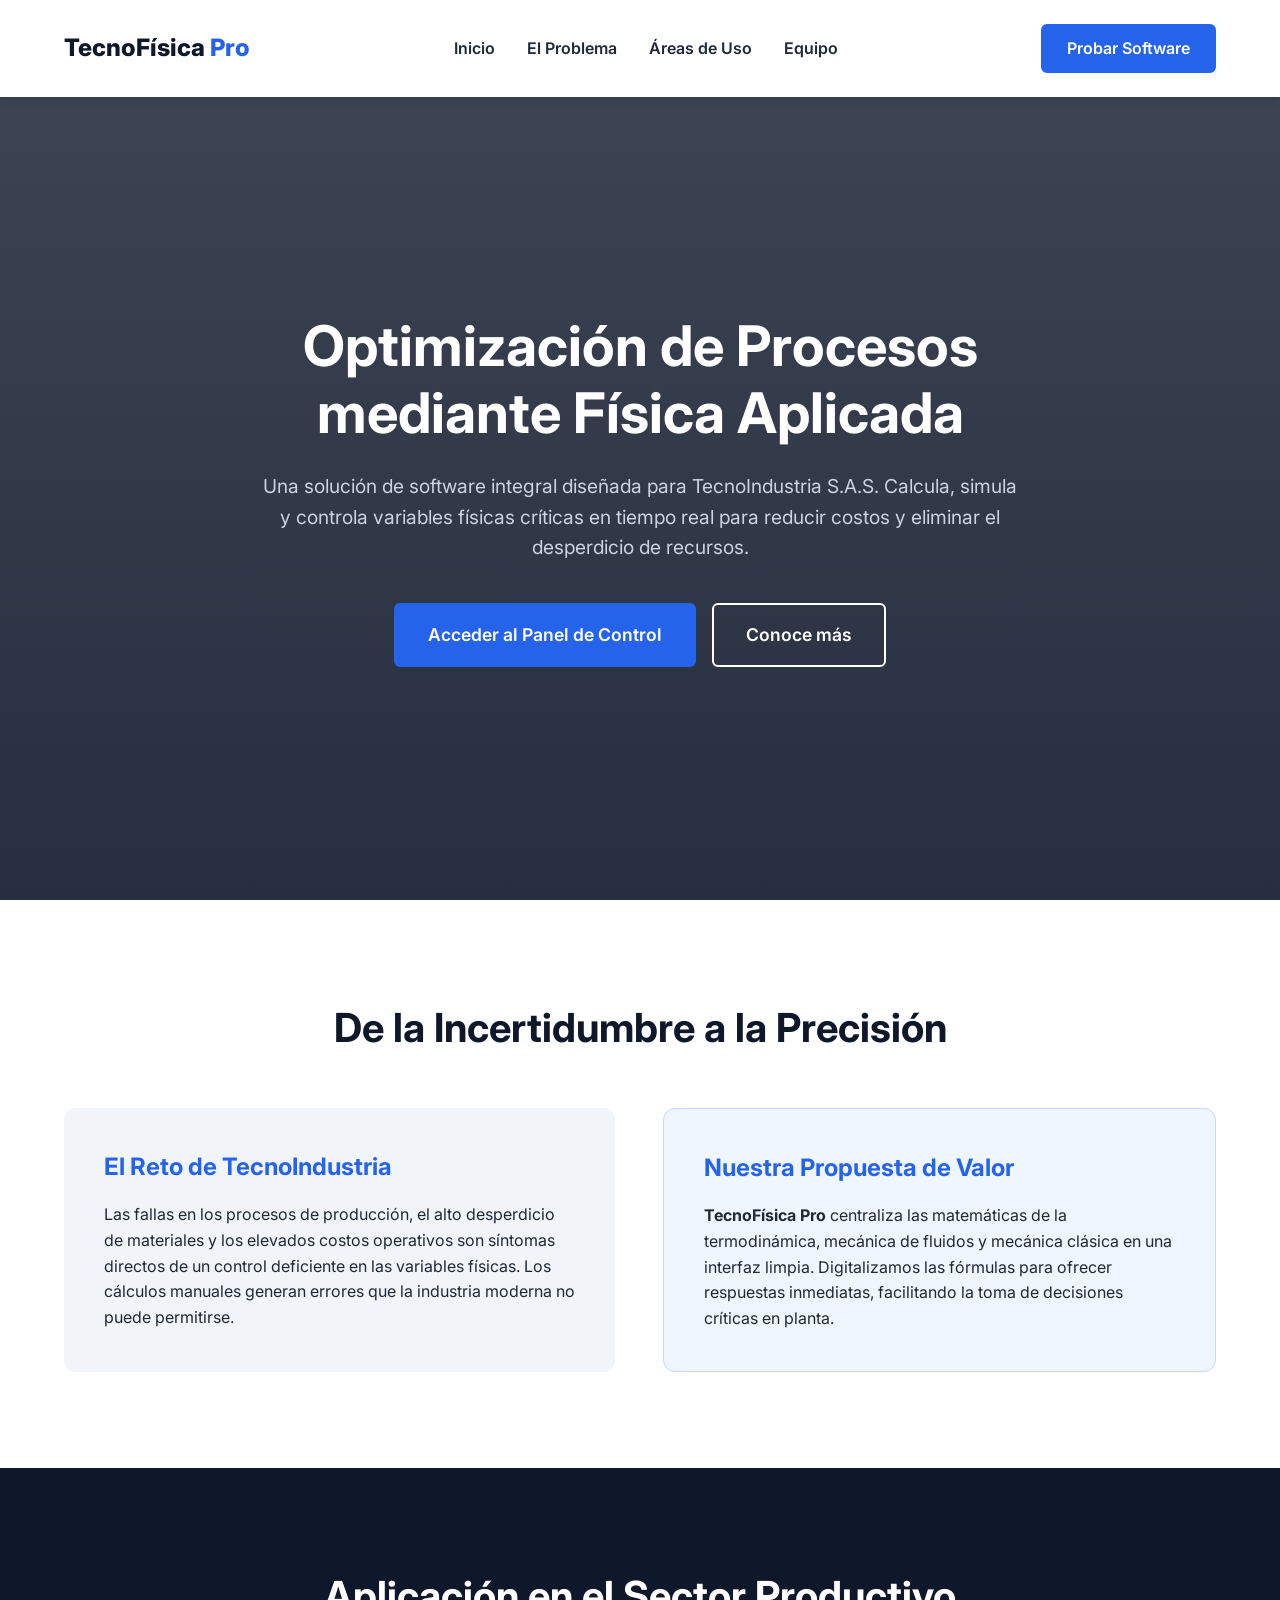
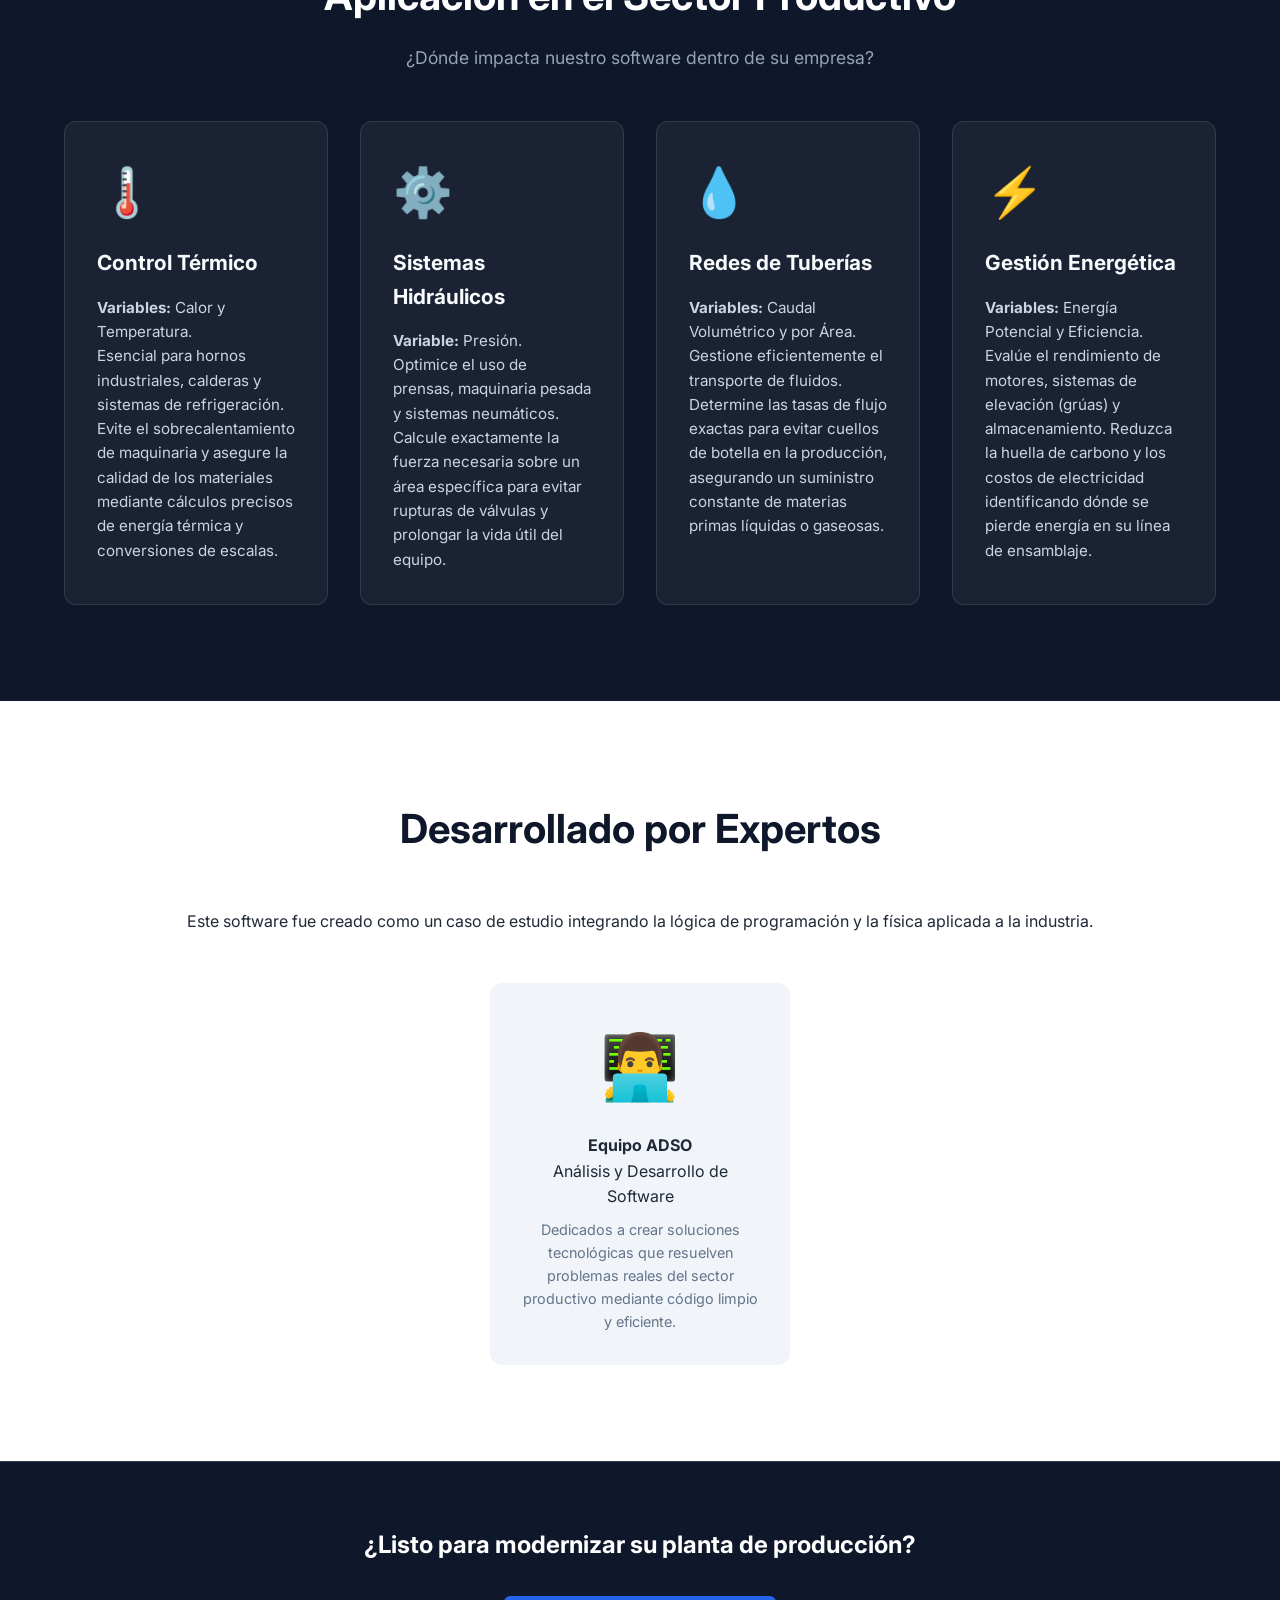
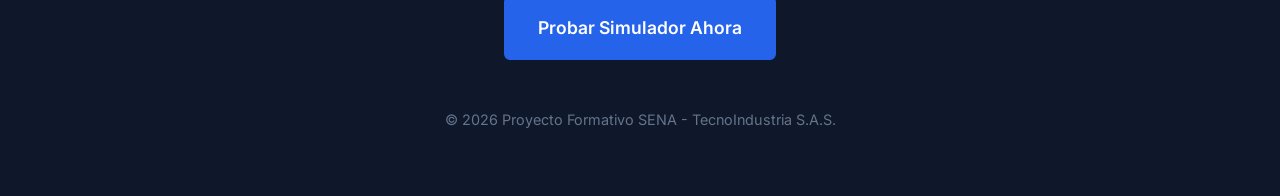
==== index.html @ f747ddcf "diseño de landing page en HTML y CSS" ====
<!DOCTYPE html>
<html lang="es">
<head>
    <meta charset="UTF-8">
    <meta name="viewport" content="width=device-width, initial-scale=1.0">
    <title>TecnoFísica Pro | Soluciones Industriales</title>
    <link rel="stylesheet" href="landing-styles.css">
    <link href="https://fonts.googleapis.com/css2?family=Inter:wght@300;400;600;800&display=swap" rel="stylesheet">
</head>
<body>

    <nav class="navbar">
        <div class="logo">TecnoFísica <span>Pro</span></div>
        <ul class="nav-links">
            <li><a href="#inicio">Inicio</a></li>
            <li><a href="#problema">El Problema</a></li>
            <li><a href="#aplicaciones">Áreas de Uso</a></li>
            <li><a href="#equipo">Equipo</a></li>
        </ul>
        <a href="app.html" class="btn-primary">Probar Software</a>
    </nav>

    <header id="inicio" class="hero">
        <div class="hero-content">
            <h1>Optimización de Procesos mediante Física Aplicada</h1>
            <p>Una solución de software integral diseñada para TecnoIndustria S.A.S. Calcula, simula y controla variables físicas críticas en tiempo real para reducir costos y eliminar el desperdicio de recursos.</p>
            <div class="hero-buttons">
                <a href="app.html" class="btn-primary btn-large">Acceder al Panel de Control</a>
                <a href="#aplicaciones" class="btn-secondary btn-large">Conoce más</a>
            </div>
        </div>
    </header>

    <section id="problema" class="section-light">
        <div class="container">
            <h2 class="section-title">De la Incertidumbre a la Precisión</h2>
            <div class="split-layout">
                <div class="text-box">
                    <h3>El Reto de TecnoIndustria</h3>
                    <p>Las fallas en los procesos de producción, el alto desperdicio de materiales y los elevados costos operativos son síntomas directos de un control deficiente en las variables físicas. Los cálculos manuales generan errores que la industria moderna no puede permitirse.</p>
                </div>
                <div class="text-box highlight-box">
                    <h3>Nuestra Propuesta de Valor</h3>
                    <p><strong>TecnoFísica Pro</strong> centraliza las matemáticas de la termodinámica, mecánica de fluidos y mecánica clásica en una interfaz limpia. Digitalizamos las fórmulas para ofrecer respuestas inmediatas, facilitando la toma de decisiones críticas en planta.</p>
                </div>
            </div>
        </div>
    </section>

    <section id="aplicaciones" class="section-dark">
        <div class="container">
            <h2 class="section-title text-white">Aplicación en el Sector Productivo</h2>
            <p class="section-subtitle">¿Dónde impacta nuestro software dentro de su empresa?</p>
            
            <div class="grid-cards">
                <div class="card">
                    <div class="card-icon">🌡️</div>
                    <h3>Control Térmico</h3>
                    <p><strong>Variables:</strong> Calor y Temperatura.</p>
                    <p>Esencial para hornos industriales, calderas y sistemas de refrigeración. Evite el sobrecalentamiento de maquinaria y asegure la calidad de los materiales mediante cálculos precisos de energía térmica y conversiones de escalas.</p>
                </div>

                <div class="card">
                    <div class="card-icon">⚙️</div>
                    <h3>Sistemas Hidráulicos</h3>
                    <p><strong>Variable:</strong> Presión.</p>
                    <p>Optimice el uso de prensas, maquinaria pesada y sistemas neumáticos. Calcule exactamente la fuerza necesaria sobre un área específica para evitar rupturas de válvulas y prolongar la vida útil del equipo.</p>
                </div>

                <div class="card">
                    <div class="card-icon">💧</div>
                    <h3>Redes de Tuberías</h3>
                    <p><strong>Variables:</strong> Caudal Volumétrico y por Área.</p>
                    <p>Gestione eficientemente el transporte de fluidos. Determine las tasas de flujo exactas para evitar cuellos de botella en la producción, asegurando un suministro constante de materias primas líquidas o gaseosas.</p>
                </div>

                <div class="card">
                    <div class="card-icon">⚡</div>
                    <h3>Gestión Energética</h3>
                    <p><strong>Variables:</strong> Energía Potencial y Eficiencia.</p>
                    <p>Evalúe el rendimiento de motores, sistemas de elevación (grúas) y almacenamiento. Reduzca la huella de carbono y los costos de electricidad identificando dónde se pierde energía en su línea de ensamblaje.</p>
                </div>
            </div>
        </div>
    </section>

    <section id="equipo" class="section-light">
        <div class="container">
            <h2 class="section-title">Desarrollado por Expertos</h2>
            <p class="text-center">Este software fue creado como un caso de estudio integrando la lógica de programación y la física aplicada a la industria.</p>
            <div class="team-container">
                <div class="team-member">
                    <div class="avatar">👨‍💻</div>
                    <h4>Equipo ADSO</h4>
                    <p>Análisis y Desarrollo de Software</p>
                    <p class="small-text">Dedicados a crear soluciones tecnológicas que resuelven problemas reales del sector productivo mediante código limpio y eficiente.</p>
                </div>
            </div>
        </div>
    </section>

    <footer>
        <div class="container">
            <h2>¿Listo para modernizar su planta de producción?</h2>
            <a href="app.html" class="btn-primary btn-large" style="margin-top: 1rem; display: inline-block;">Probar Simulador Ahora</a>
            <p class="copyright">© 2026 Proyecto Formativo SENA - TecnoIndustria S.A.S.</p>
        </div>
    </footer>

</body>
</html>
---- landing-styles.css ----
:root {
    --primary: #2563eb;
    --primary-dark: #1d4ed8;
    --secondary: #0f172a;
    --text-dark: #1f2937;
    --text-light: #f8fafc;
    --bg-light: #ffffff;
    --bg-gray: #f1f5f9;
}

* {
    margin: 0;
    padding: 0;
    box-sizing: border-box;
    font-family: 'Inter', sans-serif;
    scroll-behavior: smooth;
}

body {
    color: var(--text-dark);
    line-height: 1.6;
}

.container {
    width: 90%;
    max-width: 1200px;
    margin: 0 auto;
}

.text-center {
    text-align: center;
}

.small-text {
    font-size: 0.9rem;
    color: #64748b;
    margin-top: 0.5rem;
}

/* --- Navegación --- */
.navbar {
    display: flex;
    justify-content: space-between;
    align-items: center;
    padding: 1.5rem 5%;
    background-color: var(--bg-light);
    box-shadow: 0 2px 10px rgba(0,0,0,0.1);
    position: fixed;
    width: 100%;
    top: 0;
    z-index: 1000;
}

.logo {
    font-size: 1.5rem;
    font-weight: 800;
    color: var(--secondary);
}

.logo span {
    color: var(--primary);
}

.nav-links {
    display: flex;
    list-style: none;
    gap: 2rem;
}

.nav-links a {
    text-decoration: none;
    color: var(--text-dark);
    font-weight: 600;
    transition: color 0.3s;
}

.nav-links a:hover {
    color: var(--primary);
}

/* --- Botones --- */
.btn-primary, .btn-secondary {
    display: inline-block;
    padding: 0.6rem 1.5rem;
    border-radius: 6px;
    text-decoration: none;
    font-weight: 600;
    transition: all 0.3s;
    text-align: center;
}

.btn-primary {
    background-color: var(--primary);
    color: white;
    border: 2px solid var(--primary);
}

.btn-primary:hover {
    background-color: var(--primary-dark);
    border-color: var(--primary-dark);
}

.btn-secondary {
    background-color: transparent;
    color: white;
    border: 2px solid white;
}

.btn-secondary:hover {
    background-color: white;
    color: var(--secondary);
}

.btn-large {
    padding: 1rem 2rem;
    font-size: 1.1rem;
}

/* --- Secciones Generales --- */
.section-light {
    padding: 6rem 0;
    background-color: var(--bg-light);
}

.section-dark {
    padding: 6rem 0;
    background-color: var(--secondary);
    color: var(--text-light);
}

.section-title {
    text-align: center;
    font-size: 2.5rem;
    margin-bottom: 3rem;
    color: var(--secondary);
}

.text-white {
    color: white !important;
}

.section-subtitle {
    text-align: center;
    margin-top: -2rem;
    margin-bottom: 3rem;
    color: #94a3b8;
    font-size: 1.1rem;
}

/* --- Hero Section --- */
.hero {
    height: 100vh;
    display: flex;
    align-items: center;
    justify-content: center;
    text-align: center;
    background: linear-gradient(rgba(15, 23, 42, 0.8), rgba(15, 23, 42, 0.9)), url('https://images.unsplash.com/photo-1581091226825-a6a2a5aee158?ixlib=rb-4.0.3&auto=format&fit=crop&w=1920&q=80') center/cover;
    color: white;
    padding-top: 80px; /* Offset for navbar */
}

.hero-content {
    max-width: 800px;
    padding: 0 20px;
}

.hero-content h1 {
    font-size: 3.5rem;
    margin-bottom: 1.5rem;
    line-height: 1.2;
}

.hero-content p {
    font-size: 1.2rem;
    margin-bottom: 2.5rem;
    color: #cbd5e1;
}

.hero-buttons {
    display: flex;
    gap: 1rem;
    justify-content: center;
}

/* --- Split Layout (Problema) --- */
.split-layout {
    display: flex;
    gap: 3rem;
    align-items: stretch;
}

.text-box {
    flex: 1;
    padding: 2.5rem;
    background-color: var(--bg-gray);
    border-radius: 12px;
}

.text-box h3 {
    color: var(--primary);
    margin-bottom: 1rem;
    font-size: 1.5rem;
}

.highlight-box {
    background-color: #eff6ff;
    border: 1px solid #bfdbfe;
}

/* --- Grid Cards (Aplicaciones) --- */
.grid-cards {
    display: grid;
    grid-template-columns: repeat(auto-fit, minmax(250px, 1fr));
    gap: 2rem;
}

.card {
    background-color: rgba(255, 255, 255, 0.05);
    padding: 2rem;
    border-radius: 12px;
    border: 1px solid rgba(255, 255, 255, 0.1);
    transition: transform 0.3s;
}

.card:hover {
    transform: translateY(-10px);
    background-color: rgba(255, 255, 255, 0.1);
}

.card-icon {
    font-size: 3rem;
    margin-bottom: 1rem;
}

.card h3 {
    margin-bottom: 1rem;
    font-size: 1.3rem;
}

.card p {
    color: #cbd5e1;
    font-size: 0.95rem;
}

/* --- Equipo --- */
.team-container {
    display: flex;
    justify-content: center;
    margin-top: 3rem;
}

.team-member {
    text-align: center;
    background-color: var(--bg-gray);
    padding: 2rem;
    border-radius: 12px;
    max-width: 300px;
}

.avatar {
    font-size: 4rem;
    margin-bottom: 1rem;
}

/* --- Footer --- */
footer {
    background-color: var(--secondary);
    color: white;
    text-align: center;
    padding: 4rem 20px;
    border-top: 1px solid #334155;
}

footer h2 {
    margin-bottom: 1rem;
}

.copyright {
    margin-top: 3rem;
    color: #64748b;
    font-size: 0.9rem;
}

/* --- Responsividad --- */
@media (max-width: 768px) {
    .nav-links {
        display: none; /* Simplificado para móviles en la landing */
    }
    
    .hero-content h1 {
        font-size: 2.2rem;
    }
    
    .hero-buttons {
        flex-direction: column;
    }
    
    .split-layout {
        flex-direction: column;
    }
}
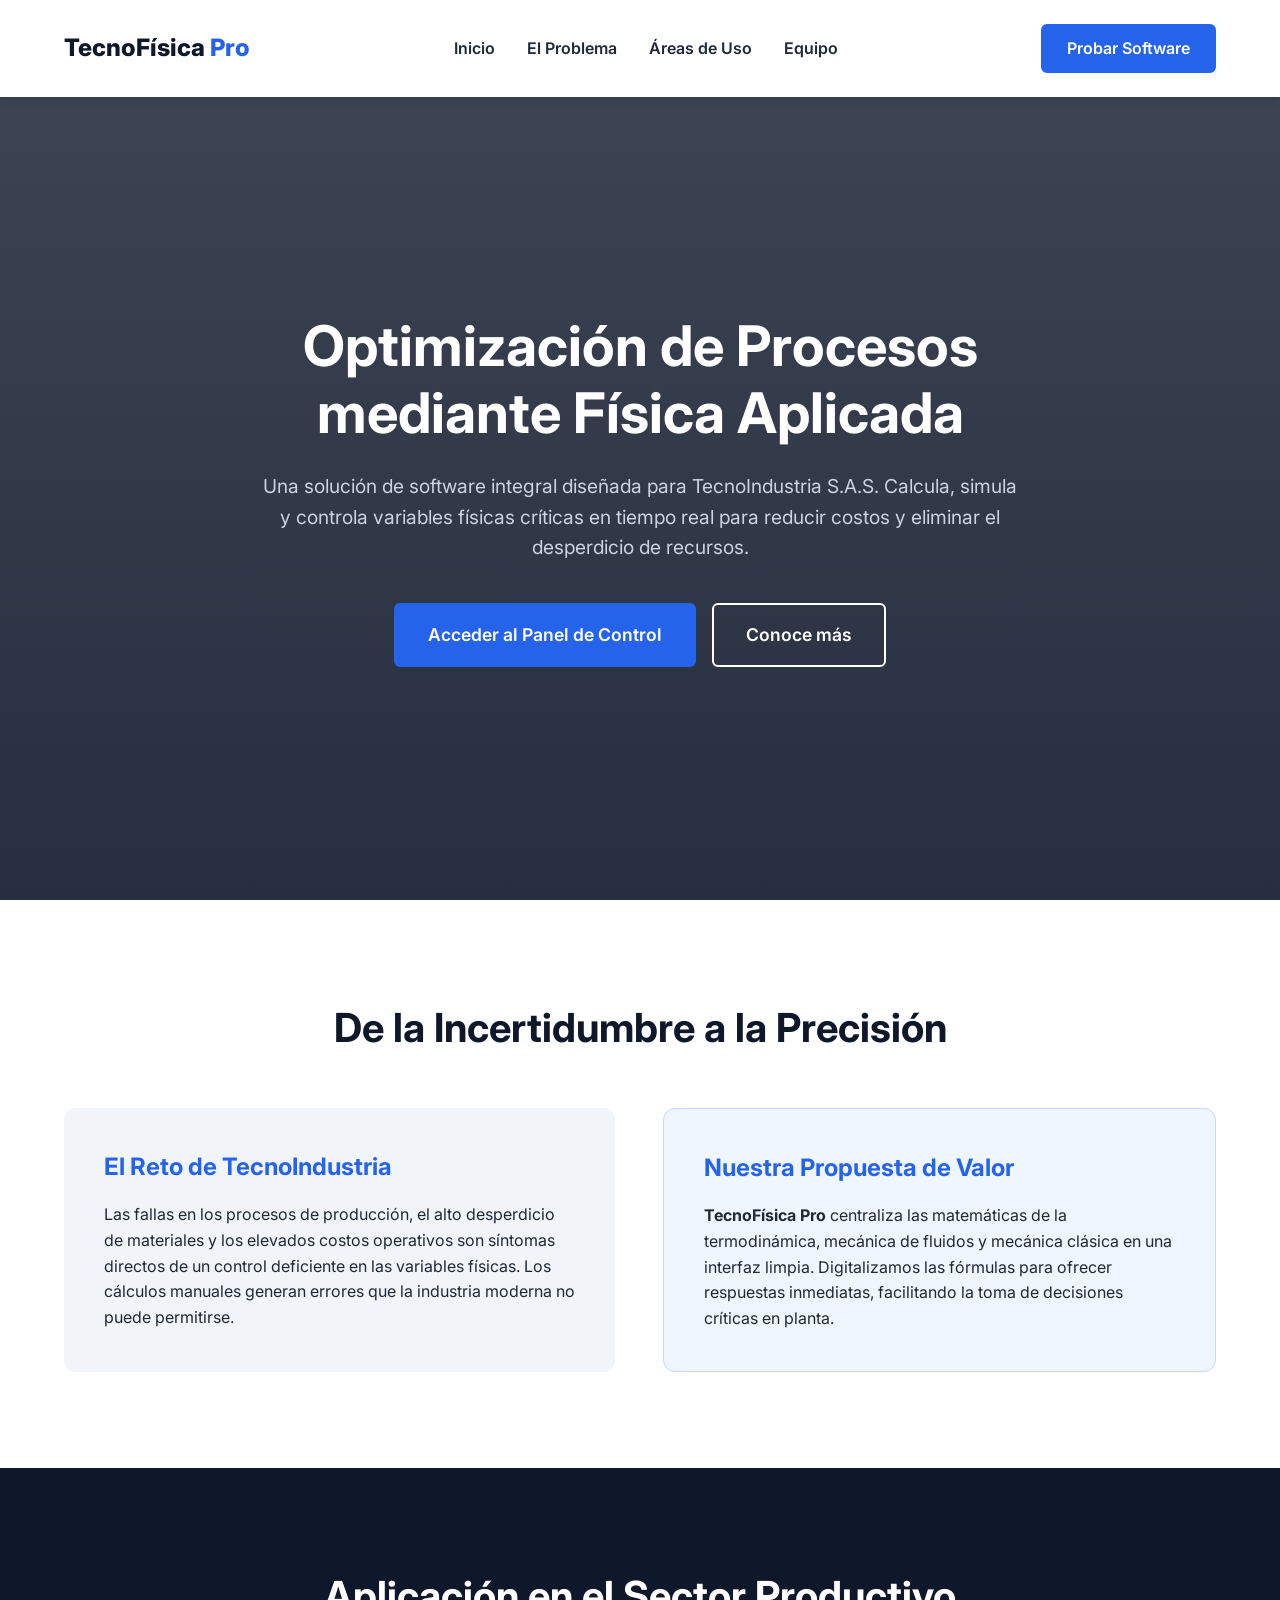
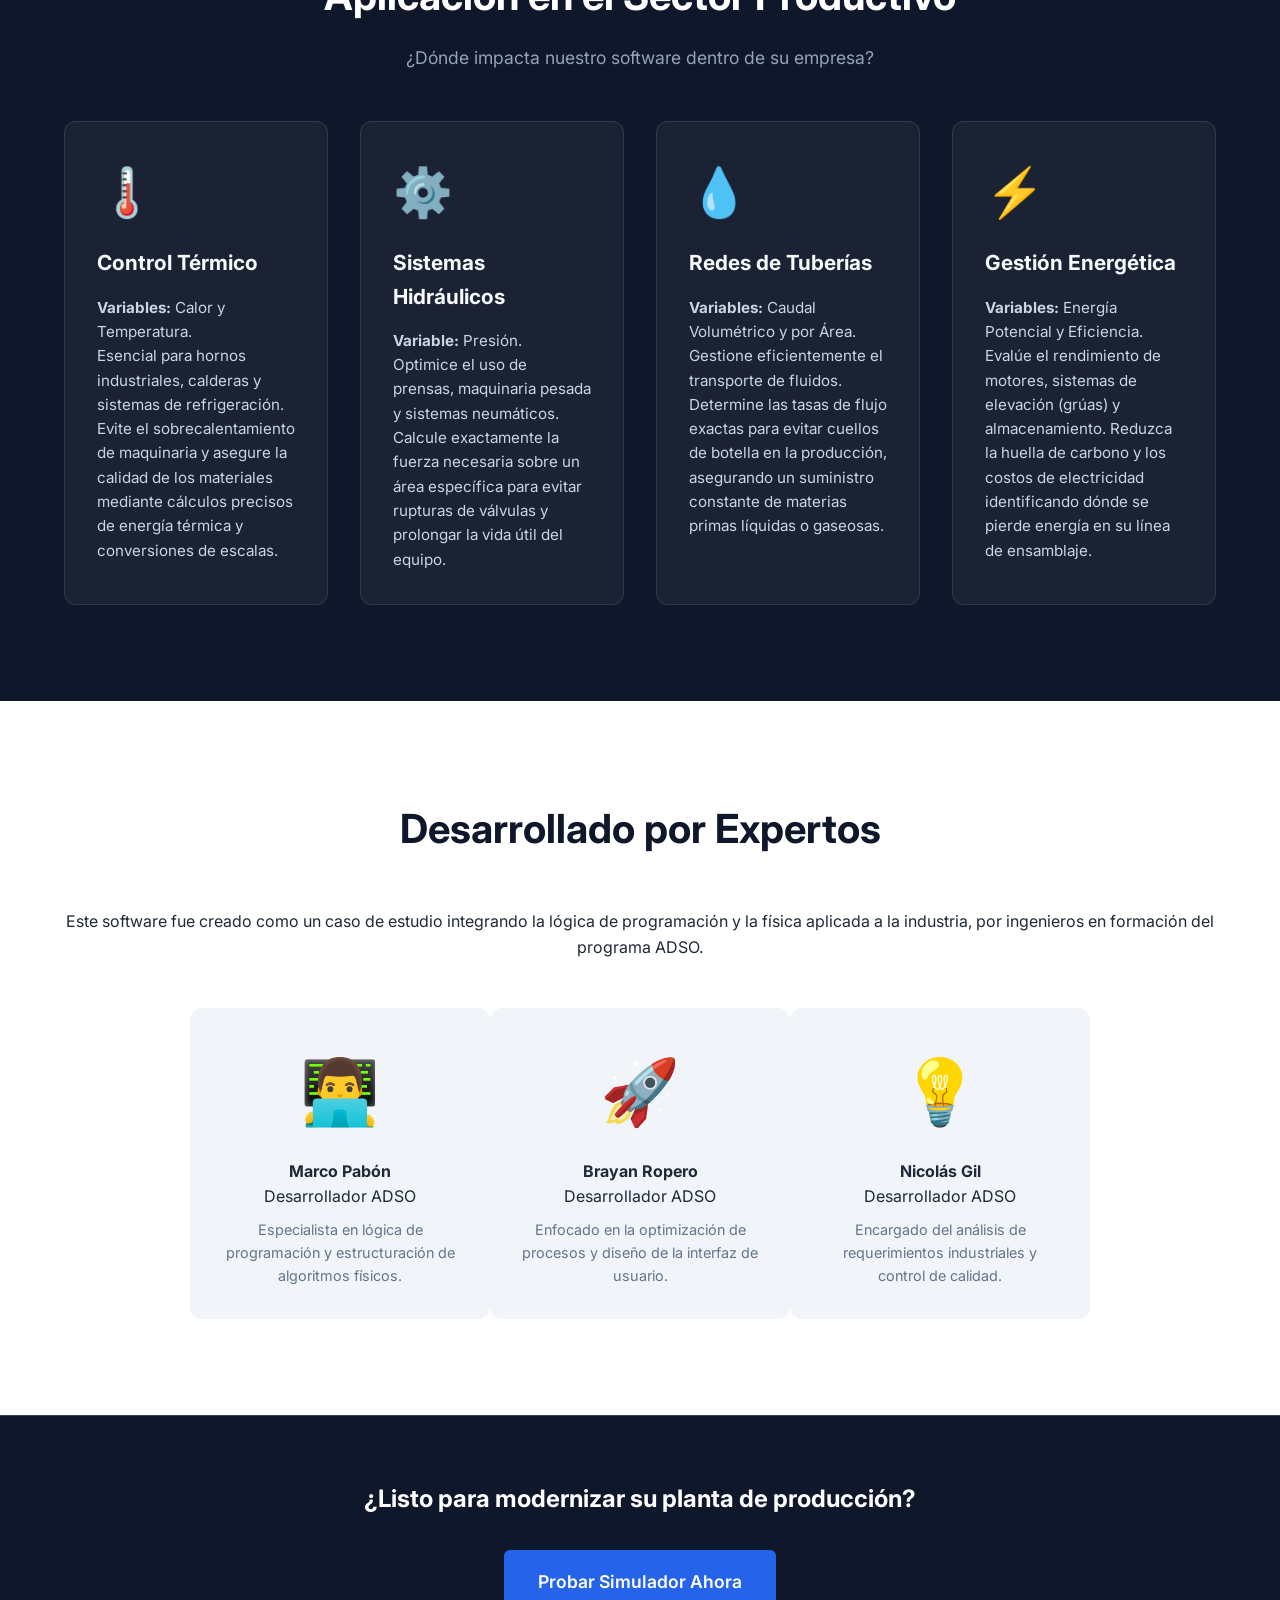
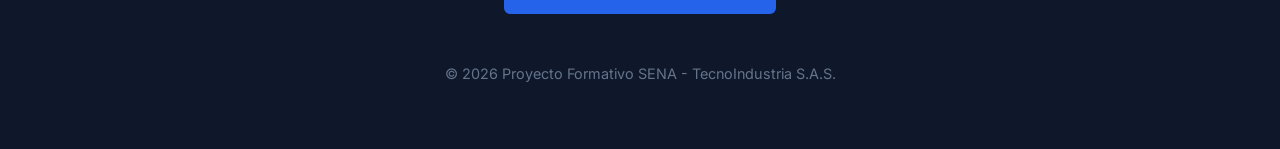
==== commit 580ca464: "Modificacion a la seccion de integrantes en landing page" ====
--- a/index.html
+++ b/index.html
@@ -87,13 +87,28 @@
     <section id="equipo" class="section-light">
         <div class="container">
             <h2 class="section-title">Desarrollado por Expertos</h2>
-            <p class="text-center">Este software fue creado como un caso de estudio integrando la lógica de programación y la física aplicada a la industria.</p>
+            <p class="text-center">Este software fue creado como un caso de estudio integrando la lógica de programación y la física aplicada a la industria, por ingenieros en formación del programa ADSO.</p>
+            
             <div class="team-container">
                 <div class="team-member">
                     <div class="avatar">👨‍💻</div>
-                    <h4>Equipo ADSO</h4>
-                    <p>Análisis y Desarrollo de Software</p>
-                    <p class="small-text">Dedicados a crear soluciones tecnológicas que resuelven problemas reales del sector productivo mediante código limpio y eficiente.</p>
+                    <h4>Marco Pabón</h4>
+                    <p>Desarrollador ADSO</p>
+                    <p class="small-text">Especialista en lógica de programación y estructuración de algoritmos físicos.</p>
+                </div>
+
+                <div class="team-member">
+                    <div class="avatar">🚀</div>
+                    <h4>Brayan Ropero</h4>
+                    <p>Desarrollador ADSO</p>
+                    <p class="small-text">Enfocado en la optimización de procesos y diseño de la interfaz de usuario.</p>
+                </div>
+
+                <div class="team-member">
+                    <div class="avatar">💡</div>
+                    <h4>Nicolás Gil</h4>
+                    <p>Desarrollador ADSO</p>
+                    <p class="small-text">Encargado del análisis de requerimientos industriales y control de calidad.</p>
                 </div>
             </div>
         </div>
